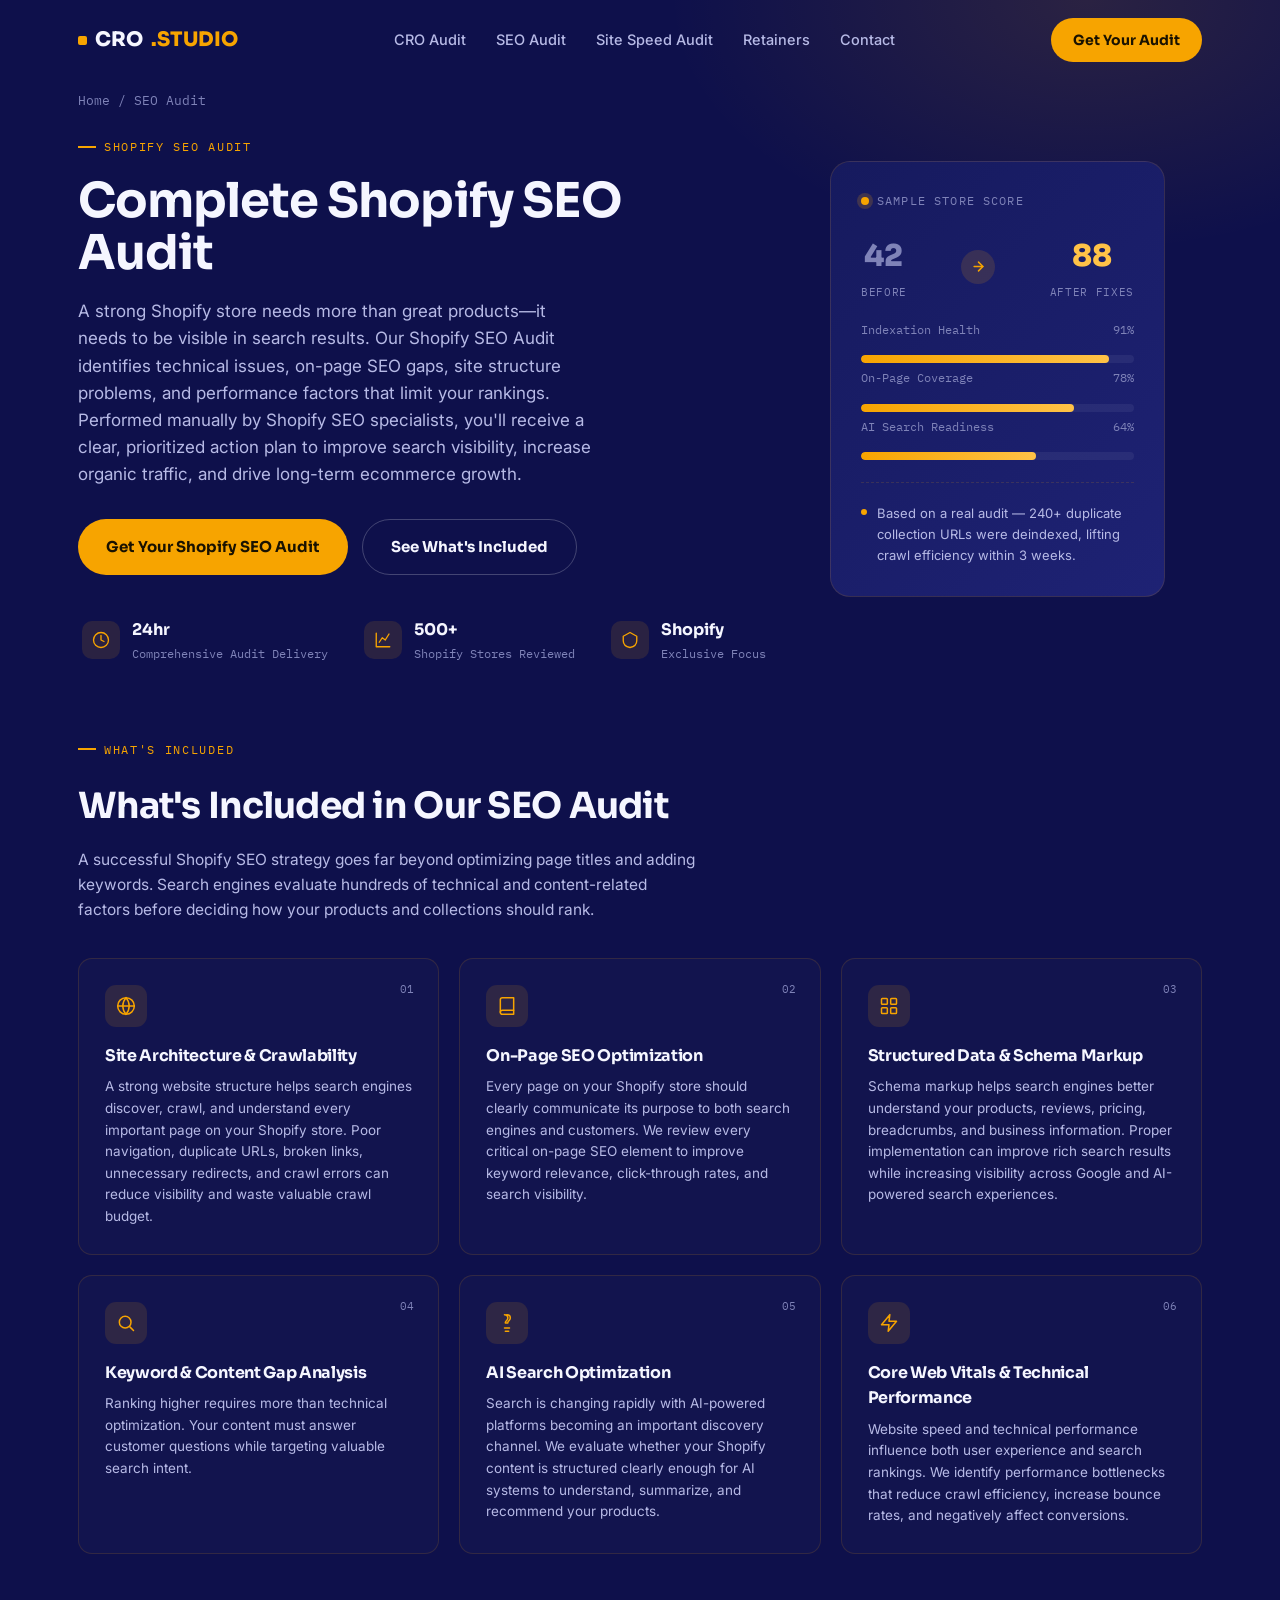
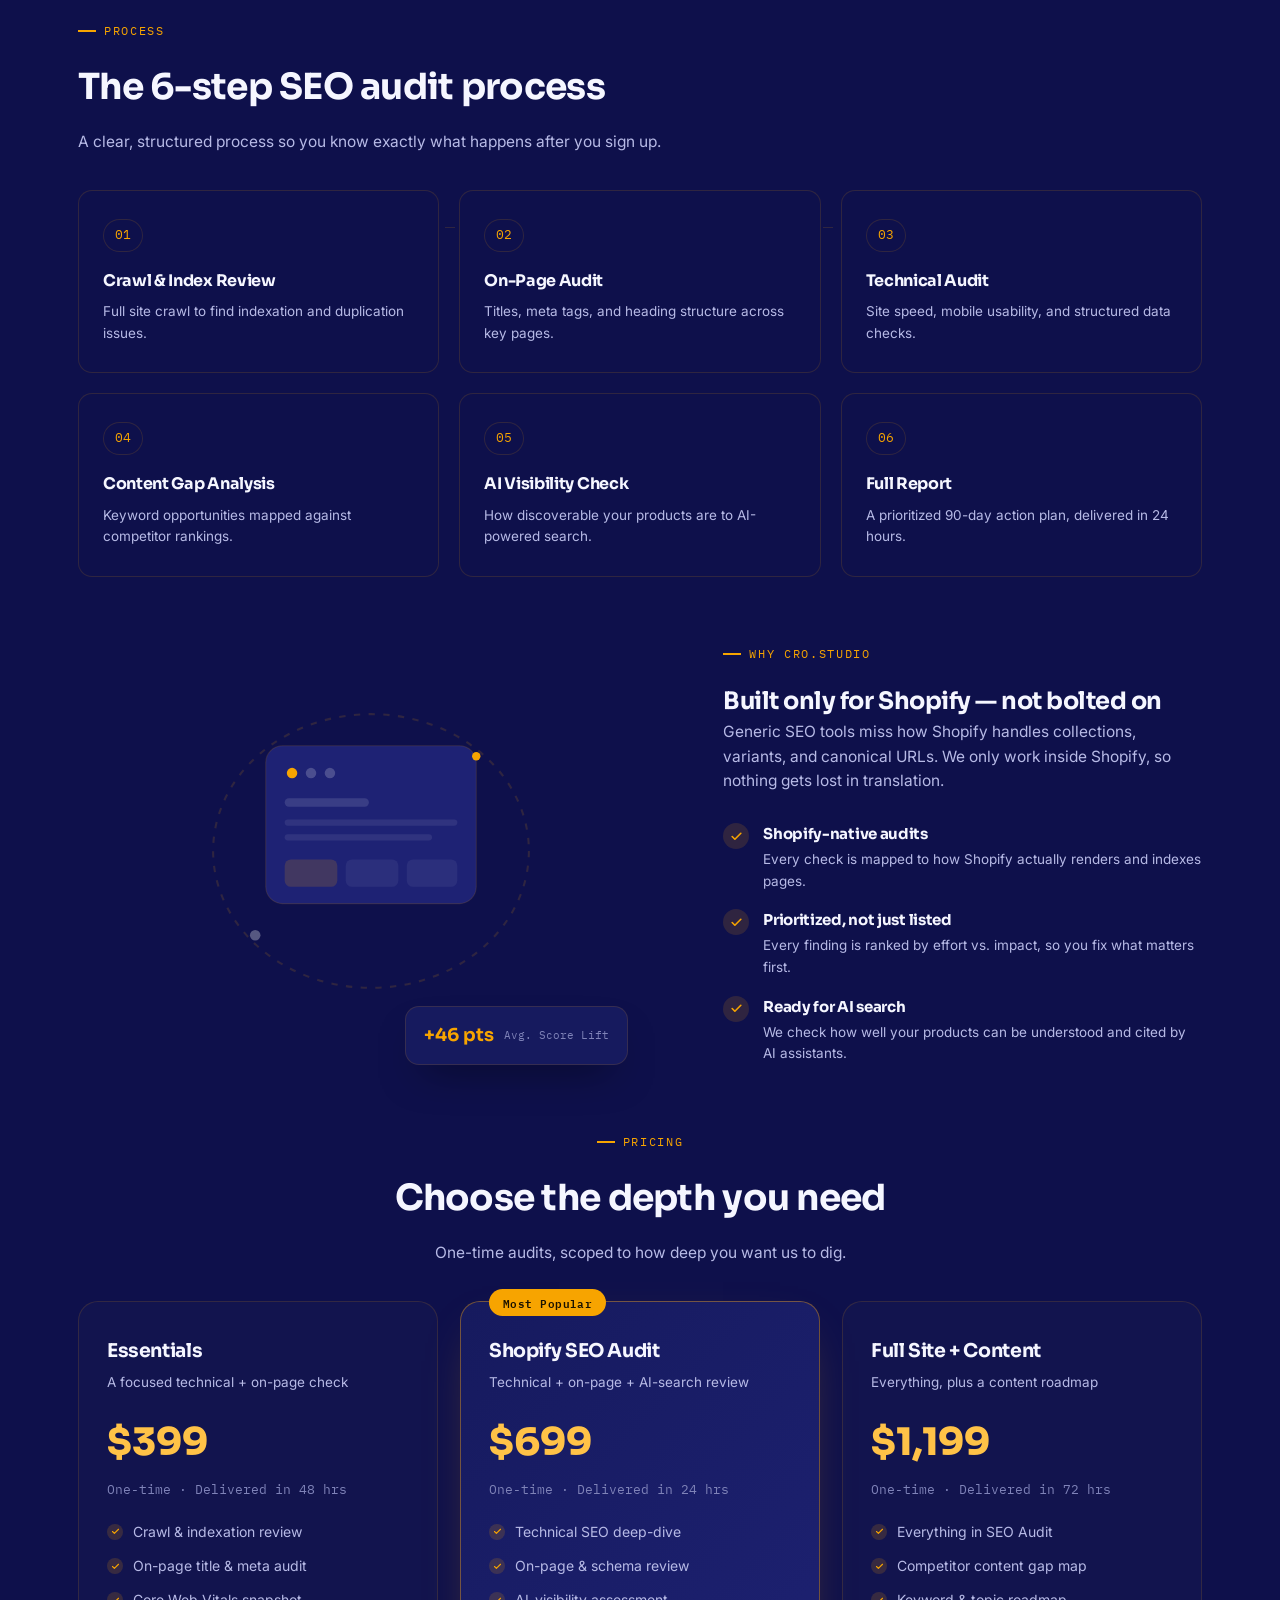
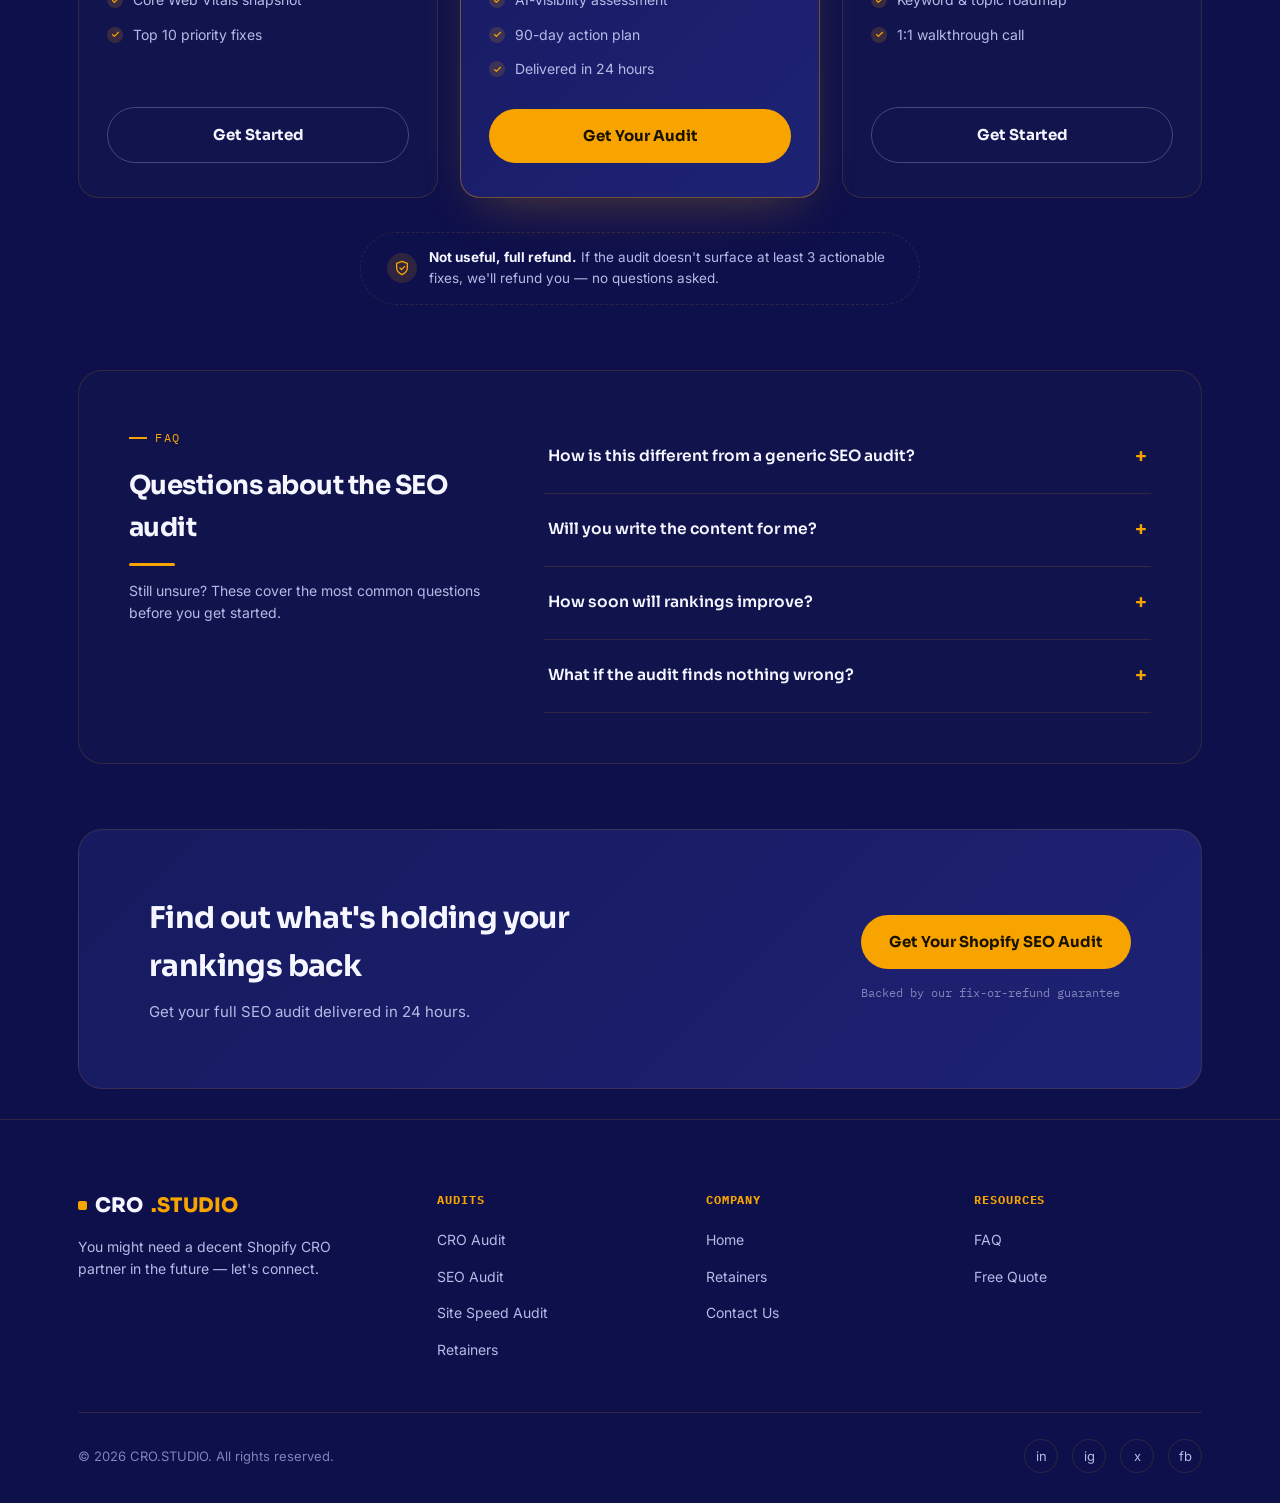
==== seo-audit.html @ 0916353b "Add files via upload" ====
<!DOCTYPE html>
<html lang="en">
<head>
<meta charset="UTF-8">
<meta name="viewport" content="width=device-width, initial-scale=1.0">
<title>Shopify SEO Audit — CRO.STUDIO</title>
<link rel="preconnect" href="https://fonts.googleapis.com">
<link href="https://fonts.googleapis.com/css2?family=Sora:wght@400;600;700;800&family=Inter:wght@400;500;600&family=IBM+Plex+Mono:wght@500;600&display=swap" rel="stylesheet">
<style>
:root{
  --navy-deep:#0E104B;
  --navy-panel:#161a5e;
  --navy-panel-2:#1e2274;
  --navy-line: rgba(247,164,0,0.14);
  --amber:#f7a400;
  --amber-hi:#ffc247;
  --text-hi:#F5F6FF;
  --text-mid:#B7BAE6;
  --text-low:#7f83b8;
  --radius:14px;
}
*{box-sizing:border-box; margin:0; padding:0;}
html{scroll-behavior:smooth;}
body{
  background:var(--navy-deep);
  color:var(--text-hi);
  font-family:'Inter',sans-serif;
  overflow-x:hidden;
  line-height:1.6;
}
h1,h2,h3,h4{font-family:'Sora',sans-serif; font-weight:700; letter-spacing:-0.02em;}
.mono{font-family:'IBM Plex Mono',monospace;}
a{color:inherit; text-decoration:none;}
img{max-width:100%; display:block;}
.wrap{max-width:1180px; margin:0 auto; padding:0 28px;}
section{position:relative; padding:110px 0;}

:focus-visible{outline:2px solid var(--amber); outline-offset:3px; border-radius:4px;}

@media (prefers-reduced-motion: reduce){
  *{animation-duration:0.001ms !important; animation-iteration-count:1 !important; transition-duration:0.001ms !important; scroll-behavior:auto !important;}
}

.eyebrow{
  display:inline-flex; align-items:center; gap:8px;
  font-family:'IBM Plex Mono',monospace; font-size:12px; letter-spacing:0.14em;
  color:var(--amber); text-transform:uppercase; margin-bottom:18px;
}
.eyebrow::before{content:''; width:18px; height:2px; background:var(--amber); display:inline-block; flex-shrink:0;}
.btn{
  display:inline-flex; align-items:center; justify-content:center; gap:10px;
  background:var(--amber); color:#1a1200; font-weight:700; font-family:'Sora',sans-serif;
  padding:15px 28px; border-radius:100px; border:none; cursor:pointer;
  font-size:15px; transition:transform .25s ease, box-shadow .25s ease, background .25s ease;
  box-shadow:0 0 0 0 rgba(247,164,0,.5);
}
.btn:hover{ background:var(--amber-hi); transform:translateY(-2px); box-shadow:0 10px 30px -6px rgba(247,164,0,.55);}
.btn:active{ transform:translateY(0); }
.btn-outline{ background:transparent; border:1px solid rgba(255,255,255,.22); color:var(--text-hi); }
.btn-outline:hover{border-color:var(--amber); color:var(--amber); background:transparent; box-shadow:none;}

.reveal{opacity:0; transform:translateY(28px); transition:opacity .8s ease, transform .8s ease;}
.reveal.visible{opacity:1; transform:translateY(0);}

.sec-head{max-width:620px; margin-bottom:35px;}
.sec-head.center{max-width:640px; text-align:center;}
.sec-head h2{font-size:clamp(26px,3vw,36px); margin-bottom:14px;}
.sec-head p{color:var(--text-mid); font-size:15.5px;}

/* ===== HEADER ===== */
header{
  position:fixed; top:0; left:0; right:0; z-index:100;
  padding:18px 0; transition:background .3s ease, padding .3s ease, border-color .3s ease;
  border-bottom:1px solid transparent;
}
header.scrolled{ background:rgba(14,16,75,0.85); backdrop-filter:blur(14px); padding:12px 0; border-color:var(--navy-line);}
header .wrap{display:flex; align-items:center; justify-content:space-between; gap:16px;}
.logo{font-family:'Sora',sans-serif; font-weight:800; font-size:20px; display:flex; align-items:center; gap:8px; flex-shrink:0;}
.logo .dot{width:9px; height:9px; background:var(--amber); border-radius:2px; flex-shrink:0;}
nav ul{display:flex; gap:30px; list-style:none;}
nav a{font-size:14.5px; font-weight:500; color:var(--text-mid); transition:color .2s;}
nav a:hover{color:var(--amber);}
header .cta{display:flex; align-items:center; gap:18px;}
header .btn{padding:11px 22px; font-size:14px; white-space:nowrap;}
.burger{display:none; flex-direction:column; gap:5px; cursor:pointer; padding:6px; z-index:110;}
.burger span{width:22px; height:2px; background:var(--text-hi); transition:transform .25s ease, opacity .25s ease;}
.burger.open span:nth-child(1){ transform:translateY(7px) rotate(45deg); }
.burger.open span:nth-child(2){ opacity:0; }
.burger.open span:nth-child(3){ transform:translateY(-7px) rotate(-45deg); }

/* ===== PAGE HERO ===== */
.page-hero{padding:90px 0 35px; position:relative;}
.page-hero::before{
  content:''; position:absolute; inset:0; z-index:-1;
  background:radial-gradient(700px 420px at 85% 0%, rgba(247,164,0,0.12), transparent 60%);
}
.breadcrumb{font-family:'IBM Plex Mono',monospace; font-size:12.5px; color:var(--text-low); margin-bottom:20px;}
.breadcrumb a{color:var(--text-low);}
.breadcrumb a:hover{color:var(--amber);}
.split-2{display:grid; grid-template-columns:1.1fr 0.9fr; gap:60px; align-items:center;}
.page-hero h1{font-size:clamp(30px,4vw,48px); line-height:1.1; max-width:600px; margin-bottom:18px;}
.page-hero p.lead{font-size:17px; color:var(--text-mid); max-width:520px; margin-bottom:30px;}
.hero-ctas{display:flex; gap:14px; flex-wrap:wrap; margin-bottom:38px;}

/* trust row (same family as contact page stat-chip) */
.trust-row{display:grid; grid-template-columns:repeat(3,auto); gap:28px; justify-content:start;}
.stat-chip{ display:flex; align-items:center; gap:12px; padding:4px; border-radius:12px; transition:transform .3s ease; cursor:default; }
.stat-chip:hover{ transform:translateY(-3px); }
.stat-chip .ic{
  width:38px; height:38px; flex-shrink:0; border-radius:10px;
  background:rgba(247,164,0,.12); display:flex; align-items:center; justify-content:center;
  transition:transform .55s cubic-bezier(.34,1.56,.64,1), background .3s ease, box-shadow .3s ease;
}
.stat-chip:hover .ic{ transform:rotate(360deg) scale(1.1); background:rgba(247,164,0,.24); box-shadow:0 8px 20px -6px rgba(247,164,0,.55); }
.stat-chip:hover .ic svg *{ stroke:var(--amber-hi); }
.stat-chip .txt strong{ display:block; font-family:'Sora',sans-serif; font-size:16px; margin-bottom:2px; }
.stat-chip:hover .txt strong{ color:var(--amber-hi); }
.stat-chip .txt div{ font-size:12px; color:var(--text-low); font-family:'IBM Plex Mono',monospace; white-space:nowrap; transition:color .3s ease; }
.stat-chip:hover .txt div{ color:var(--text-mid); }

/* sample finding / score card */
.gauge-card{
  background:linear-gradient(135deg,var(--navy-panel),var(--navy-panel-2));
  border:1px solid var(--navy-line); border-radius:20px; padding:30px;
  position:relative;
}
.gauge-card .label{font-family:'IBM Plex Mono',monospace; font-size:11.5px; text-transform:uppercase; letter-spacing:.1em; color:var(--text-low); display:flex; align-items:center; gap:8px; margin-bottom:22px;}
.gauge-card .label::before{content:''; width:8px; height:8px; border-radius:50%; background:var(--amber); box-shadow:0 0 0 4px rgba(247,164,0,.18);}

.score-row{display:flex; align-items:center; justify-content:space-between; margin-bottom:20px;}
.score-item{text-align:center;}
.score-item .num{font-family:'Sora',sans-serif; font-size:30px; font-weight:800;}
.score-item.before .num{color:var(--text-low);}
.score-item.after .num{color:var(--amber-hi);}
.score-item .cap{font-family:'IBM Plex Mono',monospace; font-size:10.5px; color:var(--text-low); text-transform:uppercase; letter-spacing:.06em; margin-top:4px;}
.score-arrow{width:34px; height:34px; border-radius:50%; background:rgba(247,164,0,.14); display:flex; align-items:center; justify-content:center; flex-shrink:0;}

.bar-track{height:8px; border-radius:100px; background:rgba(255,255,255,.06); overflow:hidden; margin-bottom:6px;}
.bar-fill{height:100%; border-radius:100px; background:linear-gradient(90deg,var(--amber),var(--amber-hi));}
.bar-label{display:flex; justify-content:space-between; font-size:11.5px; color:var(--text-low); font-family:'IBM Plex Mono',monospace; margin-bottom:16px;}
.bar-group:last-of-type .bar-label{margin-bottom:0;}

.finding-note{display:flex; gap:10px; align-items:flex-start; margin-top:22px; padding-top:20px; border-top:1px dashed var(--navy-line);}
.finding-note .dot2{width:6px; height:6px; border-radius:50%; background:var(--amber); margin-top:6px; flex-shrink:0;}
.finding-note p{color:var(--text-mid); font-size:13px; margin:0;}

/* ===== INFO GRID (What We Check) ===== */
.info-grid{display:grid; grid-template-columns:repeat(3,1fr); gap:20px;}
.info-card{
  border:1px solid var(--navy-line); border-radius:var(--radius);
  padding:26px; background:rgba(255,255,255,.02); position:relative;
  transition:border-color .25s ease, background .25s ease, transform .25s ease;
}
.info-card:hover{ border-color:var(--amber); background:rgba(247,164,0,.05); transform:translateY(-3px); }
.info-card .ic{
  width:42px; height:42px; border-radius:11px; margin-bottom:16px;
  background:rgba(247,164,0,.12); display:flex; align-items:center; justify-content:center;
  transition:transform .45s cubic-bezier(.34,1.56,.64,1), background .25s ease;
}
.info-card:hover .ic{ transform:rotate(-10deg) scale(1.06); background:rgba(247,164,0,.22); }
.info-card:hover .ic svg *{ stroke:var(--amber-hi); }
.info-card h4{font-size:16px; margin-bottom:8px;}
.info-card p{color:var(--text-mid); font-size:13.5px; margin:0;}
.info-card .idx{
  position:absolute; top:22px; right:24px; font-family:'IBM Plex Mono',monospace;
  font-size:11px; color:var(--text-low);
}

/* ===== PROCESS STEPS (with connecting line) ===== */
.steps{display:grid; grid-template-columns:repeat(3,1fr); gap:20px; position:relative;}
.steps::before{
  content:''; position:absolute; top:37px; left:calc(100%/6); right:calc(100%/6);
  height:1px; background:repeating-linear-gradient(90deg, var(--navy-line) 0 10px, transparent 10px 18px);
  z-index:0;
}
.step{
  border:1px solid var(--navy-line); border-radius:var(--radius);
  padding:28px 24px; background:var(--navy-deep); position:relative; z-index:1;
  transition:border-color .25s ease, transform .25s ease;
}
.step:hover{border-color:var(--amber); transform:translateY(-3px);}
.step .num{
  font-family:'IBM Plex Mono',monospace; font-size:13px; color:var(--amber);
  display:inline-block; padding:5px 11px; border:1px solid var(--navy-line); border-radius:100px;
  margin-bottom:16px; background:var(--navy-deep);
}
.step h4{font-size:16px; margin-bottom:8px;}
.step p{color:var(--text-mid); font-size:13.5px; margin:0;}

/* ===== WHY US — split with tick list + floating card (contact page family) ===== */
.why-visual{ position:relative; display:flex; align-items:center; justify-content:center; }
.why-visual svg{ width:100%; max-width:400px; height:auto; }
.why-copy > p{ color:var(--text-mid); font-size:15.5px; margin-bottom:28px; max-width:480px; }
.why-list{ display:flex; flex-direction:column; gap:16px; }
.why-item{ display:flex; align-items:flex-start; gap:14px; }
.why-item .tick{
  width:26px; height:26px; flex-shrink:0; border-radius:50%; margin-top:1px;
  background:rgba(247,164,0,.14); display:flex; align-items:center; justify-content:center;
  transition:transform .4s cubic-bezier(.34,1.56,.64,1), background .3s ease;
}
.why-item:hover .tick{ transform:rotate(360deg) scale(1.08); background:rgba(247,164,0,.26); }
.why-item .tick svg{ width:13px; height:13px; }
.why-item h4{ font-size:15px; margin-bottom:3px; }
.why-item p{ color:var(--text-mid); font-size:13.5px; margin:0; }
.why-float-card{
  position:absolute; bottom:-14px; right:6%; background:var(--navy-panel);
  border:1px solid var(--navy-line); border-radius:14px; padding:14px 18px;
  display:flex; align-items:center; gap:10px; box-shadow:0 20px 40px -18px rgba(0,0,0,.55);
}
.why-float-card strong{ font-family:'Sora',sans-serif; font-size:18px; color:var(--amber); display:block; }
.why-float-card span{ font-size:11px; color:var(--text-low); font-family:'IBM Plex Mono',monospace; }

/* ===== PRICING ===== */
.cards-3{display:grid; grid-template-columns:repeat(3,1fr); gap:22px;}
.card{
  border:1px solid var(--navy-line); border-radius:20px; padding:34px 28px;
  background:rgba(255,255,255,.02); display:flex; flex-direction:column; position:relative;
  transition:border-color .25s ease, transform .25s ease;
}
.card:hover{transform:translateY(-4px);}
.card.featured{
  background:linear-gradient(135deg,var(--navy-panel),var(--navy-panel-2));
  border-color:rgba(247,164,0,.4);
  box-shadow:0 20px 50px -22px rgba(247,164,0,.35);
}
.card .tag{
  position:absolute; top:-13px; left:28px; background:var(--amber); color:#1a1200;
  font-family:'IBM Plex Mono',monospace; font-size:11px; font-weight:600; padding:5px 14px;
  border-radius:100px; letter-spacing:.04em;
}
.card h3{font-size:19px; margin-bottom:6px;}
.card .desc{color:var(--text-mid); font-size:13.5px; margin-bottom:18px;}
.card .price{font-family:'Sora',sans-serif; font-size:38px; font-weight:800; color:var(--amber-hi); margin-bottom:6px;}
.card .price-sub{color:var(--text-low); font-size:12.5px; font-family:'IBM Plex Mono',monospace; margin-bottom:22px;}
.card ul{list-style:none; display:flex; flex-direction:column; gap:12px; margin-bottom:28px; flex:1;}
.card ul li{display:flex; align-items:flex-start; gap:10px; font-size:14px; color:var(--text-mid);}
.card ul li::before{
  content:''; width:16px; height:16px; flex-shrink:0; margin-top:3px; border-radius:50%;
  background:rgba(247,164,0,.16);
  background-image:url("data:image/svg+xml;utf8,<svg xmlns='http://www.w3.org/2000/svg' viewBox='0 0 24 24' fill='none' stroke='%23f7a400' stroke-width='3' stroke-linecap='round' stroke-linejoin='round'><polyline points='20 6 9 17 4 12'/></svg>");
  background-repeat:no-repeat; background-position:center; background-size:9px;
}
.card .btn{width:100%;}

.guarantee-strip{
  margin-top:34px; display:flex; align-items:center; justify-content:center; gap:12px;
  border:1px dashed var(--navy-line); border-radius:100px; padding:14px 26px;
  max-width:560px; margin-left:auto; margin-right:auto;
}
.guarantee-strip .ic{width:30px; height:30px; border-radius:50%; background:rgba(247,164,0,.14); display:flex; align-items:center; justify-content:center; flex-shrink:0;}
.guarantee-strip p{font-size:13.5px; color:var(--text-mid);}
.guarantee-strip strong{color:var(--text-hi);}

/* ===== FAQ (answers-box style, matches contact page) ===== */
.answers-box{
  border:1px solid var(--navy-line); border-radius:24px; padding:50px;
  display:grid; grid-template-columns:0.75fr 1.25fr; gap:50px; align-items:start;
  background:rgba(255,255,255,.015);
}
.answers-head h2{ font-size:26px; margin-bottom:0; }
.answers-head .underline{ width:46px; height:3px; background:var(--amber); border-radius:4px; margin-top:14px; }
.answers-head p{ color:var(--text-mid); font-size:14px; margin-top:14px; }

.faq-list{max-width:760px;}
.faq-item{border-bottom:1px solid var(--navy-line);}
.faq-item:first-child{border-top:none;}
.faq-q{padding:20px 4px; display:flex; justify-content:space-between; align-items:center; gap:16px; cursor:pointer; font-family:'Sora',sans-serif; font-weight:600; font-size:15.5px;}
.faq-q .plus{font-size:20px; color:var(--amber); transition:transform .3s ease; flex-shrink:0;}
.faq-item.open .plus{transform:rotate(45deg);}
.faq-a{max-height:0; overflow:hidden; transition:max-height .35s ease;}
.faq-a p{padding:0 4px 20px; color:var(--text-mid); font-size:14px; max-width:640px;}

/* ===== FINAL CTA BOX ===== */
.contact-box{
  background:linear-gradient(135deg,var(--navy-panel),var(--navy-panel-2));
  border:1px solid var(--navy-line); border-radius:24px;
  position:relative;
}
.cta-box{padding:64px 70px; display:flex; align-items:center; justify-content:space-between; gap:40px; flex-wrap:wrap;}
.cta-box .copy h2{font-size:clamp(24px,3vw,30px); margin-bottom:10px; max-width:440px;}
.cta-box .copy p{color:var(--text-mid); font-size:15px;}
.cta-box .side{display:flex; flex-direction:column; align-items:flex-start; gap:14px; flex-shrink:0;}
.cta-box .side .mini{color:var(--text-low); font-family:'IBM Plex Mono',monospace; font-size:12px;}

footer{border-top:1px solid var(--navy-line); padding:70px 0 30px;}
.foot-grid{display:grid; grid-template-columns:1.4fr 1fr 1fr 1fr; gap:40px; margin-bottom:50px;}
.foot-grid h5{font-family:'IBM Plex Mono',monospace; font-size:12px; color:var(--amber); text-transform:uppercase; letter-spacing:.08em; margin-bottom:18px;}
.foot-grid ul{list-style:none; display:flex; flex-direction:column; gap:11px;}
.foot-grid ul a{color:var(--text-mid); font-size:14px;}
.foot-grid ul a:hover{color:var(--amber);}
.foot-bottom{display:flex; justify-content:space-between; align-items:center; padding-top:26px; border-top:1px solid var(--navy-line); color:var(--text-low); font-size:13px; flex-wrap:wrap; gap:14px;}
.socials{display:flex; gap:14px;}
.socials a{width:34px; height:34px; border:1px solid var(--navy-line); border-radius:50%; display:flex; align-items:center; justify-content:center; font-size:13px; color:var(--text-mid); transition:border-color .2s, color .2s;}
.socials a:hover{border-color:var(--amber); color:var(--amber);}

/* =========================================================
   RESPONSIVE
   ========================================================= */
@media(max-width:1024px){
  .wrap{ padding:0 24px; }
  .info-grid, .steps, .cards-3{ grid-template-columns:repeat(2,1fr); }
  .steps::before{ display:none; }
  .answers-box{ padding:40px; grid-template-columns:1fr 1.4fr; gap:36px; }
}

@media(max-width:860px){
  section{ padding:80px 0; }
  .page-hero{ padding:130px 0 60px; }
  .split-2{ grid-template-columns:1fr; gap:36px; }
  .page-hero h1, .page-hero p.lead{ max-width:100%; }

  .info-grid, .steps, .cards-3{ grid-template-columns:1fr; }
  .answers-box{ grid-template-columns:1fr; gap:28px; padding:36px; }

  .why-grid{ grid-template-columns:1fr !important; gap:40px; }
  .why-visual{ order:-1; max-width:320px; margin:0 auto; }
  .why-float-card{ right:50%; transform:translateX(50%); }

  .cta-box{ padding:44px 30px; flex-direction:column; text-align:center; }
  .cta-box .side{ align-items:center; width:100%; }
  .cta-box .side .btn{ width:100%; }

  nav{display:none;}
  .burger{display:flex;}

  .foot-grid{grid-template-columns:1fr 1fr; gap:32px;}
  .split-2 {
    display: flex;
    grid-template-columns: 1.1fr 0.9fr;
    gap: 60px;
    align-items: center;
    flex-direction: column-reverse;
}
}

@media(max-width:640px){
  .wrap{ padding:0 20px; }
  section{ padding:60px 0; }
  .page-hero{ padding:110px 0 44px; }
  .hero-ctas{flex-direction:column; align-items:stretch;}
  .hero-ctas .btn{width:100%;}
  .trust-row{ grid-template-columns:repeat(2,auto); gap:16px 20px; }

  .answers-box{ padding:26px; border-radius:20px; }
  .faq-q{ font-size:14.5px; }
  .guarantee-strip{ flex-direction:column; text-align:center; border-radius:20px; }
  header .cta .btn{ padding:9px 16px; font-size:13px; }
  .split-2 {
    display: flex;
    grid-template-columns: 1.1fr 0.9fr;
    gap: 60px;
    align-items: center;
    flex-direction: column-reverse;
}
}

@media(max-width:420px){
  .wrap{ padding:0 16px; }
  .page-hero h1{ font-size:26px; }
  .page-hero p.lead{ font-size:15px; }
  .trust-row{ grid-template-columns:1fr; gap:14px; }
  .gauge-card{ padding:22px; }
  .cta-box{ padding:32px 20px; }
  header .cta{ display:none; }
  .split-2 {
    display: flex;
    grid-template-columns: 1.1fr 0.9fr;
    gap: 60px;
    align-items: center;
    flex-direction: column-reverse;
}
}
#covered {
   padding:30px 0px;
}
.why-custm {
   padding:30px 0px;
}
.process-custm {
padding:30px 0px;
}
.price-custm {
padding:30px 0px;
}
.cta-custm {
padding:30px 0px;
}
</style>
</head>
<body>

<header id="siteHeader">
  <div class="wrap">
    <a href="index.html" class="logo"><span class="dot"></span>CRO<span style="color:var(--amber)">.STUDIO</span></a>
    <nav>
      <ul>
        <li><a href="cro-audit.html">CRO Audit</a></li>
        <li><a href="seo-audit.html">SEO Audit</a></li>
        <li><a href="site-speed-audit.html">Site Speed Audit</a></li>
        <li><a href="retainers.html">Retainers</a></li>
        <li><a href="contact.html">Contact</a></li>
      </ul>
    </nav>
    <div class="cta"><a href="contact.html" class="btn">Get Your Audit</a></div>
    <button class="burger" id="burgerBtn" aria-label="Toggle menu" aria-expanded="false"><span></span><span></span><span></span></button>
  </div>
</header>

<!-- ===== HERO ===== -->
<section class="page-hero">
  <div class="wrap split-2">
    <div>
      <div class="breadcrumb reveal"><a href="index.html">Home</a> / SEO Audit</div>
      <div class="eyebrow reveal">Shopify SEO Audit</div>
      <h1 class="reveal">Complete Shopify SEO Audit</h1>
      <p class="lead reveal">A strong Shopify store needs more than great products—it needs to be visible in search results. Our Shopify SEO Audit identifies technical issues, on-page SEO gaps, site structure problems, and performance factors that limit your rankings. Performed manually by Shopify SEO specialists, you'll receive a clear, prioritized action plan to improve search visibility, increase organic traffic, and drive long-term ecommerce growth.</p>
      <div class="hero-ctas reveal">
        <a href="contact.html" class="btn">Get Your Shopify SEO Audit</a>
        <a href="#covered" class="btn btn-outline">See What's Included</a>
      </div>

      <div class="trust-row reveal">
        <div class="stat-chip">
          <div class="ic"><svg width="18" height="18" viewBox="0 0 24 24" fill="none" stroke="#f7a400" stroke-width="1.8" stroke-linecap="round" stroke-linejoin="round"><circle cx="12" cy="12" r="10"></circle><polyline points="12 6 12 12 16 14"></polyline></svg></div>
          <div class="txt"><strong>24hr</strong><div>Comprehensive Audit Delivery</div></div>
        </div>
        <div class="stat-chip">
          <div class="ic"><svg width="18" height="18" viewBox="0 0 24 24" fill="none" stroke="#f7a400" stroke-width="1.8" stroke-linecap="round" stroke-linejoin="round"><path d="M3 3v18h18"></path><path d="M7 15l4-6 4 3 5-8"></path></svg></div>
          <div class="txt"><strong>500+</strong><div>Shopify Stores Reviewed</div></div>
        </div>
        <div class="stat-chip">
          <div class="ic"><svg width="18" height="18" viewBox="0 0 24 24" fill="none" stroke="#f7a400" stroke-width="1.8" stroke-linecap="round" stroke-linejoin="round"><path d="M12 2 3 7v6c0 5 4 8 9 9 5-1 9-4 9-9V7z"></path></svg></div>
          <div class="txt"><strong>Shopify</strong><div>Exclusive Focus</div></div>
        </div>
      </div>
    </div>

    <div class="gauge-card reveal">
      <div class="label">Sample Store Score</div>

      <div class="score-row">
        <div class="score-item before">
          <div class="num">42</div>
          <div class="cap">Before</div>
        </div>
        <div class="score-arrow">
          <svg width="15" height="15" viewBox="0 0 24 24" fill="none" stroke="#f7a400" stroke-width="2.4" stroke-linecap="round" stroke-linejoin="round"><line x1="5" y1="12" x2="19" y2="12"></line><polyline points="12 5 19 12 12 19"></polyline></svg>
        </div>
        <div class="score-item after">
          <div class="num">88</div>
          <div class="cap">After Fixes</div>
        </div>
      </div>

      <div class="bar-group">
        <div class="bar-label"><span>Indexation Health</span><span>91%</span></div>
        <div class="bar-track"><div class="bar-fill" style="width:91%"></div></div>
      </div>
      <div class="bar-group">
        <div class="bar-label"><span>On-Page Coverage</span><span>78%</span></div>
        <div class="bar-track"><div class="bar-fill" style="width:78%"></div></div>
      </div>
      <div class="bar-group">
        <div class="bar-label"><span>AI Search Readiness</span><span>64%</span></div>
        <div class="bar-track"><div class="bar-fill" style="width:64%"></div></div>
      </div>

      <div class="finding-note">
        <div class="dot2"></div>
        <p>Based on a real audit — 240+ duplicate collection URLs were deindexed, lifting crawl efficiency within 3 weeks.</p>
      </div>
    </div>
  </div>
</section>

<!-- ===== WHAT WE CHECK ===== -->
<section id="covered">
  <div class="wrap">
    <div class="sec-head reveal">
      <div class="eyebrow">What's Included</div>
      <h2>What's Included in Our SEO Audit</h2>
      <p>A successful Shopify SEO strategy goes far beyond optimizing page titles and adding keywords. Search engines evaluate hundreds of technical and content-related factors before deciding how your products and collections should rank.
</p>
    </div>
    <div class="info-grid">
      <div class="info-card reveal">
        <span class="idx">01</span>
        <div class="ic"><svg width="20" height="20" viewBox="0 0 24 24" fill="none" stroke="#f7a400" stroke-width="1.8" stroke-linecap="round" stroke-linejoin="round"><circle cx="12" cy="12" r="10"></circle><line x1="2" y1="12" x2="22" y2="12"></line><path d="M12 2a15 15 0 0 1 0 20 15 15 0 0 1 0-20z"></path></svg></div>
        <h4>Site Architecture & Crawlability</h4><p>A strong website structure helps search engines discover, crawl, and understand every important page on your Shopify store. Poor navigation, duplicate URLs, broken links, unnecessary redirects, and crawl errors can reduce visibility and waste valuable crawl budget.</p>
      </div>
      <div class="info-card reveal">
        <span class="idx">02</span>
        <div class="ic"><svg width="20" height="20" viewBox="0 0 24 24" fill="none" stroke="#f7a400" stroke-width="1.8" stroke-linecap="round" stroke-linejoin="round"><path d="M4 19.5A2.5 2.5 0 0 1 6.5 17H20"></path><path d="M6.5 2H20v20H6.5A2.5 2.5 0 0 1 4 19.5v-15A2.5 2.5 0 0 1 6.5 2z"></path></svg></div>
        <h4>On-Page SEO Optimization</h4><p>Every page on your Shopify store should clearly communicate its purpose to both search engines and customers. We review every critical on-page SEO element to improve keyword relevance, click-through rates, and search visibility.</p>
      </div>
      <div class="info-card reveal">
        <span class="idx">03</span>
        <div class="ic"><svg width="20" height="20" viewBox="0 0 24 24" fill="none" stroke="#f7a400" stroke-width="1.8" stroke-linecap="round" stroke-linejoin="round"><rect x="3" y="3" width="7" height="7" rx="1"></rect><rect x="14" y="3" width="7" height="7" rx="1"></rect><rect x="14" y="14" width="7" height="7" rx="1"></rect><rect x="3" y="14" width="7" height="7" rx="1"></rect></svg></div>
        <h4>Structured Data & Schema Markup</h4><p>Schema markup helps search engines better understand your products, reviews, pricing, breadcrumbs, and business information. Proper implementation can improve rich search results while increasing visibility across Google and AI-powered search experiences.</p>
      </div>
      <div class="info-card reveal">
        <span class="idx">04</span>
        <div class="ic"><svg width="20" height="20" viewBox="0 0 24 24" fill="none" stroke="#f7a400" stroke-width="1.8" stroke-linecap="round" stroke-linejoin="round"><circle cx="11" cy="11" r="7"></circle><line x1="21" y1="21" x2="16.65" y2="16.65"></line></svg></div>
        <h4>Keyword & Content Gap Analysis</h4><p>Ranking higher requires more than technical optimization. Your content must answer customer questions while targeting valuable search intent.</p>
      </div>
      <div class="info-card reveal">
        <span class="idx">05</span>
        <div class="ic"><svg width="20" height="20" viewBox="0 0 24 24" fill="none" stroke="#f7a400" stroke-width="1.8" stroke-linecap="round" stroke-linejoin="round"><path d="M12 2a4 4 0 0 1 4 4c0 1.5-.8 2.4-1.6 3.2-.6.6-1.4 1.3-1.4 2.3v.5H10v-.5c0-1 .8-1.7 1.4-2.3C12.2 8.4 13 7.5 13 6a4 4 0 0 0-4-4"></path><path d="M9 18h6"></path><path d="M10 22h4"></path></svg></div>
        <h4>AI Search Optimization</h4><p>Search is changing rapidly with AI-powered platforms becoming an important discovery channel. We evaluate whether your Shopify content is structured clearly enough for AI systems to understand, summarize, and recommend your products.</p>
      </div>
      <div class="info-card reveal">
        <span class="idx">06</span>
        <div class="ic"><svg width="20" height="20" viewBox="0 0 24 24" fill="none" stroke="#f7a400" stroke-width="1.8" stroke-linecap="round" stroke-linejoin="round"><polyline points="13 2 3 14 12 14 11 22 21 10 12 10 13 2"></polyline></svg></div>
        <h4>Core Web Vitals & Technical Performance</h4><p>Website speed and technical performance influence both user experience and search rankings. We identify performance bottlenecks that reduce crawl efficiency, increase bounce rates, and negatively affect conversions.</p>
      </div>
    </div>
  </div>
</section>

<!-- ===== PROCESS ===== -->
<section class="process-custm">
  <div class="wrap">
    <div class="sec-head reveal">
      <div class="eyebrow">Process</div>
      <h2>The 6-step SEO audit process</h2>
      <p>A clear, structured process so you know exactly what happens after you sign up.</p>
    </div>
    <div class="steps">
      <div class="step reveal"><span class="num">01</span><h4>Crawl & Index Review</h4><p>Full site crawl to find indexation and duplication issues.</p></div>
      <div class="step reveal"><span class="num">02</span><h4>On-Page Audit</h4><p>Titles, meta tags, and heading structure across key pages.</p></div>
      <div class="step reveal"><span class="num">03</span><h4>Technical Audit</h4><p>Site speed, mobile usability, and structured data checks.</p></div>
      <div class="step reveal"><span class="num">04</span><h4>Content Gap Analysis</h4><p>Keyword opportunities mapped against competitor rankings.</p></div>
      <div class="step reveal"><span class="num">05</span><h4>AI Visibility Check</h4><p>How discoverable your products are to AI-powered search.</p></div>
      <div class="step reveal"><span class="num">06</span><h4>Full Report</h4><p>A prioritized 90-day action plan, delivered in 24 hours.</p></div>
    </div>
  </div>
</section>

<!-- ===== WHY US ===== -->
<section class="why-custm">
  <div class="wrap">
    <div class="split-2 why-grid">
      <div class="why-visual reveal">
        <svg viewBox="0 0 380 380" xmlns="http://www.w3.org/2000/svg">
          <ellipse cx="190" cy="190" rx="150" ry="130" fill="none" stroke="var(--navy-line)" stroke-width="2" stroke-dasharray="6 8"></ellipse>
          <rect x="90" y="90" width="200" height="150" rx="16" style="fill:var(--navy-panel-2); stroke:var(--navy-line);"></rect>
          <circle cx="115" cy="116" r="5" style="fill:var(--amber)"></circle>
          <circle cx="133" cy="116" r="5" style="fill:rgba(255,255,255,.2)"></circle>
          <circle cx="151" cy="116" r="5" style="fill:rgba(255,255,255,.2)"></circle>
          <rect x="108" y="140" width="80" height="8" rx="4" style="fill:rgba(255,255,255,.12)"></rect>
          <rect x="108" y="160" width="164" height="6" rx="3" style="fill:rgba(255,255,255,.08)"></rect>
          <rect x="108" y="174" width="140" height="6" rx="3" style="fill:rgba(255,255,255,.08)"></rect>
          <rect x="108" y="198" width="50" height="26" rx="6" style="fill:rgba(247,164,0,.16)"></rect>
          <rect x="166" y="198" width="50" height="26" rx="6" style="fill:rgba(255,255,255,.06)"></rect>
          <rect x="224" y="198" width="48" height="26" rx="6" style="fill:rgba(255,255,255,.06)"></rect>
          <circle cx="290" cy="100" r="4" style="fill:var(--amber)"></circle>
          <circle cx="80" cy="270" r="5" style="fill:rgba(255,255,255,.3)"></circle>
        </svg>
        <div class="why-float-card">
          <strong>+46 pts</strong>
          <span>Avg. Score Lift</span>
        </div>
      </div>

      <div class="why-copy">
        <div class="eyebrow reveal">Why CRO.STUDIO</div>
        <h2 class="reveal">Built only for Shopify — not bolted on</h2>
        <p class="reveal">Generic SEO tools miss how Shopify handles collections, variants, and canonical URLs. We only work inside Shopify, so nothing gets lost in translation.</p>
        <div class="why-list">
          <div class="why-item reveal">
            <div class="tick"><svg viewBox="0 0 24 24" fill="none" stroke="#f7a400" stroke-width="3" stroke-linecap="round" stroke-linejoin="round"><polyline points="20 6 9 17 4 12"></polyline></svg></div>
            <div><h4>Shopify-native audits</h4><p>Every check is mapped to how Shopify actually renders and indexes pages.</p></div>
          </div>
          <div class="why-item reveal">
            <div class="tick"><svg viewBox="0 0 24 24" fill="none" stroke="#f7a400" stroke-width="3" stroke-linecap="round" stroke-linejoin="round"><polyline points="20 6 9 17 4 12"></polyline></svg></div>
            <div><h4>Prioritized, not just listed</h4><p>Every finding is ranked by effort vs. impact, so you fix what matters first.</p></div>
          </div>
          <div class="why-item reveal">
            <div class="tick"><svg viewBox="0 0 24 24" fill="none" stroke="#f7a400" stroke-width="3" stroke-linecap="round" stroke-linejoin="round"><polyline points="20 6 9 17 4 12"></polyline></svg></div>
            <div><h4>Ready for AI search</h4><p>We check how well your products can be understood and cited by AI assistants.</p></div>
          </div>
        </div>
      </div>
    </div>
  </div>
</section>

<!-- ===== PRICING ===== -->
<section class="price-custm">
  <div class="wrap">
    <div class="sec-head center reveal" style="margin-left:auto; margin-right:auto;">
      <div class="eyebrow">Pricing</div>
      <h2>Choose the depth you need</h2>
      <p>One-time audits, scoped to how deep you want us to dig.</p>
    </div>
    <div class="cards-3">
      <div class="card reveal">
        <h3>Essentials</h3>
        <p class="desc">A focused technical + on-page check</p>
        <div class="price">$399</div>
        <div class="price-sub">One-time · Delivered in 48 hrs</div>
        <ul>
          <li>Crawl & indexation review</li>
          <li>On-page title & meta audit</li>
          <li>Core Web Vitals snapshot</li>
          <li>Top 10 priority fixes</li>
        </ul>
        <a href="contact.html" class="btn btn-outline">Get Started</a>
      </div>

      <div class="card featured reveal">
        <div class="tag">Most Popular</div>
        <h3>Shopify SEO Audit</h3>
        <p class="desc">Technical + on-page + AI-search review</p>
        <div class="price">$699</div>
        <div class="price-sub">One-time · Delivered in 24 hrs</div>
        <ul>
          <li>Technical SEO deep-dive</li>
          <li>On-page & schema review</li>
          <li>AI-visibility assessment</li>
          <li>90-day action plan</li>
          <li>Delivered in 24 hours</li>
        </ul>
        <a href="contact.html" class="btn">Get Your Audit</a>
      </div>

      <div class="card reveal">
        <h3>Full Site + Content</h3>
        <p class="desc">Everything, plus a content roadmap</p>
        <div class="price">$1,199</div>
        <div class="price-sub">One-time · Delivered in 72 hrs</div>
        <ul>
          <li>Everything in SEO Audit</li>
          <li>Competitor content gap map</li>
          <li>Keyword & topic roadmap</li>
          <li>1:1 walkthrough call</li>
        </ul>
        <a href="contact.html" class="btn btn-outline">Get Started</a>
      </div>
    </div>

    <div class="guarantee-strip reveal">
      <div class="ic"><svg width="16" height="16" viewBox="0 0 24 24" fill="none" stroke="#f7a400" stroke-width="2" stroke-linecap="round" stroke-linejoin="round"><path d="M12 22s8-4 8-10V5l-8-3-8 3v7c0 6 8 10 8 10z"></path><polyline points="9 12 11.5 14.5 16 9.5"></polyline></svg></div>
      <p><strong>Not useful, full refund.</strong> If the audit doesn't surface at least 3 actionable fixes, we'll refund you — no questions asked.</p>
    </div>
  </div>
</section>

<!-- ===== FAQ ===== -->
<section id="faq" style="padding:35px 0px; ">
  <div class="wrap">
    <div class="answers-box reveal">
      <div class="answers-head">
        <div class="eyebrow">FAQ</div>
        <h2>Questions about the SEO audit</h2>
        <div class="underline"></div>
        <p>Still unsure? These cover the most common questions before you get started.</p>
      </div>

      <div class="faq-list">
        <div class="faq-item reveal">
          <div class="faq-q">How is this different from a generic SEO audit? <span class="plus">+</span></div>
          <div class="faq-a"><p>It's built specifically around how Shopify structures collections, variants, and URLs — issues generic tools miss.</p></div>
        </div>
        <div class="faq-item reveal">
          <div class="faq-q">Will you write the content for me? <span class="plus">+</span></div>
          <div class="faq-a"><p>The audit identifies content gaps and priorities; content production can be added through a retainer.</p></div>
        </div>
        <div class="faq-item reveal">
          <div class="faq-q">How soon will rankings improve? <span class="plus">+</span></div>
          <div class="faq-a"><p>Technical fixes often show early movement within weeks; content and authority gains typically take longer.</p></div>
        </div>
        <div class="faq-item reveal">
          <div class="faq-q">What if the audit finds nothing wrong? <span class="plus">+</span></div>
          <div class="faq-a"><p>Rare, but if we can't surface at least 3 meaningful fixes, you get a full refund — see our guarantee above.</p></div>
        </div>
      </div>
    </div>
  </div>
</section>

<!-- ===== FINAL CTA ===== -->
<section class="cta-custm">
  <div class="wrap">
    <div class="contact-box cta-box reveal">
      <div class="copy">
        <h2>Find out what's holding your rankings back</h2>
        <p>Get your full SEO audit delivered in 24 hours.</p>
      </div>
      <div class="side">
        <a href="contact.html" class="btn">Get Your Shopify SEO Audit</a>
        <span class="mini">Backed by our fix-or-refund guarantee</span>
      </div>
    </div>
  </div>
</section>

<footer>
  <div class="wrap">
    <div class="foot-grid">
      <div>
        <a href="index.html" class="logo" style="margin-bottom:14px;"><span class="dot"></span>CRO<span style="color:var(--amber)">.STUDIO</span></a>
        <p style="color:var(--text-mid); font-size:14px; max-width:280px;">You might need a decent Shopify CRO partner in the future — let's connect.</p>
      </div>
      <div>
        <h5>Audits</h5>
        <ul>
          <li><a href="cro-audit.html">CRO Audit</a></li>
          <li><a href="seo-audit.html">SEO Audit</a></li>
          <li><a href="site-speed-audit.html">Site Speed Audit</a></li>
          <li><a href="retainers.html">Retainers</a></li>
        </ul>
      </div>
      <div>
        <h5>Company</h5>
        <ul>
          <li><a href="index.html">Home</a></li>
          <li><a href="retainers.html">Retainers</a></li>
          <li><a href="contact.html">Contact Us</a></li>
        </ul>
      </div>
      <div>
        <h5>Resources</h5>
        <ul>
          <li><a href="index.html#faq">FAQ</a></li>
          <li><a href="contact.html">Free Quote</a></li>
        </ul>
      </div>
    </div>
    <div class="foot-bottom">
      <div>© 2026 CRO.STUDIO. All rights reserved.</div>
      <div class="socials"><a href="#">in</a><a href="#">ig</a><a href="#">x</a><a href="#">fb</a></div>
    </div>
  </div>
</footer>

<script>
// Header scrolled state
const header = document.getElementById('siteHeader');
if (header) {
  const onScroll = () => {
    if (window.scrollY > 10) header.classList.add('scrolled');
    else header.classList.remove('scrolled');
  };
  window.addEventListener('scroll', onScroll);
  onScroll();
}

// Scroll reveal
const revealEls = document.querySelectorAll('.reveal');
if (revealEls.length) {
  const io = new IntersectionObserver((entries) => {
    entries.forEach((entry) => {
      if (entry.isIntersecting) {
        entry.target.classList.add('visible');
        io.unobserve(entry.target);
      }
    });
  }, { threshold: 0.12 });
  revealEls.forEach((el) => io.observe(el));
}

// FAQ accordion
document.querySelectorAll('.faq-item').forEach((item) => {
  const q = item.querySelector('.faq-q');
  const a = item.querySelector('.faq-a');
  if (!q || !a) return;
  q.addEventListener('click', () => {
    const isOpen = item.classList.contains('open');
    item.closest('.faq-list')?.querySelectorAll('.faq-item.open').forEach((openItem) => {
      if (openItem !== item) {
        openItem.classList.remove('open');
        openItem.querySelector('.faq-a').style.maxHeight = null;
      }
    });
    if (isOpen) {
      item.classList.remove('open');
      a.style.maxHeight = null;
    } else {
      item.classList.add('open');
      a.style.maxHeight = a.scrollHeight + 'px';
    }
  });
});

// Mobile nav toggle
const burger = document.getElementById('burgerBtn');
const nav = document.querySelector('nav');
if (burger && nav) {
  burger.addEventListener('click', () => {
    const isOpen = burger.classList.toggle('open');
    burger.setAttribute('aria-expanded', String(isOpen));
    if (isOpen) {
      nav.style.display = 'flex';
      nav.style.flexDirection = 'column';
      nav.style.position = 'fixed';
      nav.style.top = '64px';
      nav.style.left = '0';
      nav.style.right = '0';
      nav.style.background = 'rgba(14,16,75,0.98)';
      nav.style.padding = '20px 28px';
      nav.style.gap = '16px';
      nav.style.borderBottom = '1px solid var(--navy-line)';
      nav.querySelector('ul').style.flexDirection = 'column';
      nav.querySelector('ul').style.gap = '16px';
    } else {
      nav.style.display = 'none';
    }
  });
  window.addEventListener('resize', () => {
    if (window.innerWidth > 860) {
      nav.removeAttribute('style');
      burger.classList.remove('open');
      burger.setAttribute('aria-expanded', 'false');
    }
  });
}
</script>
</body>
</html>
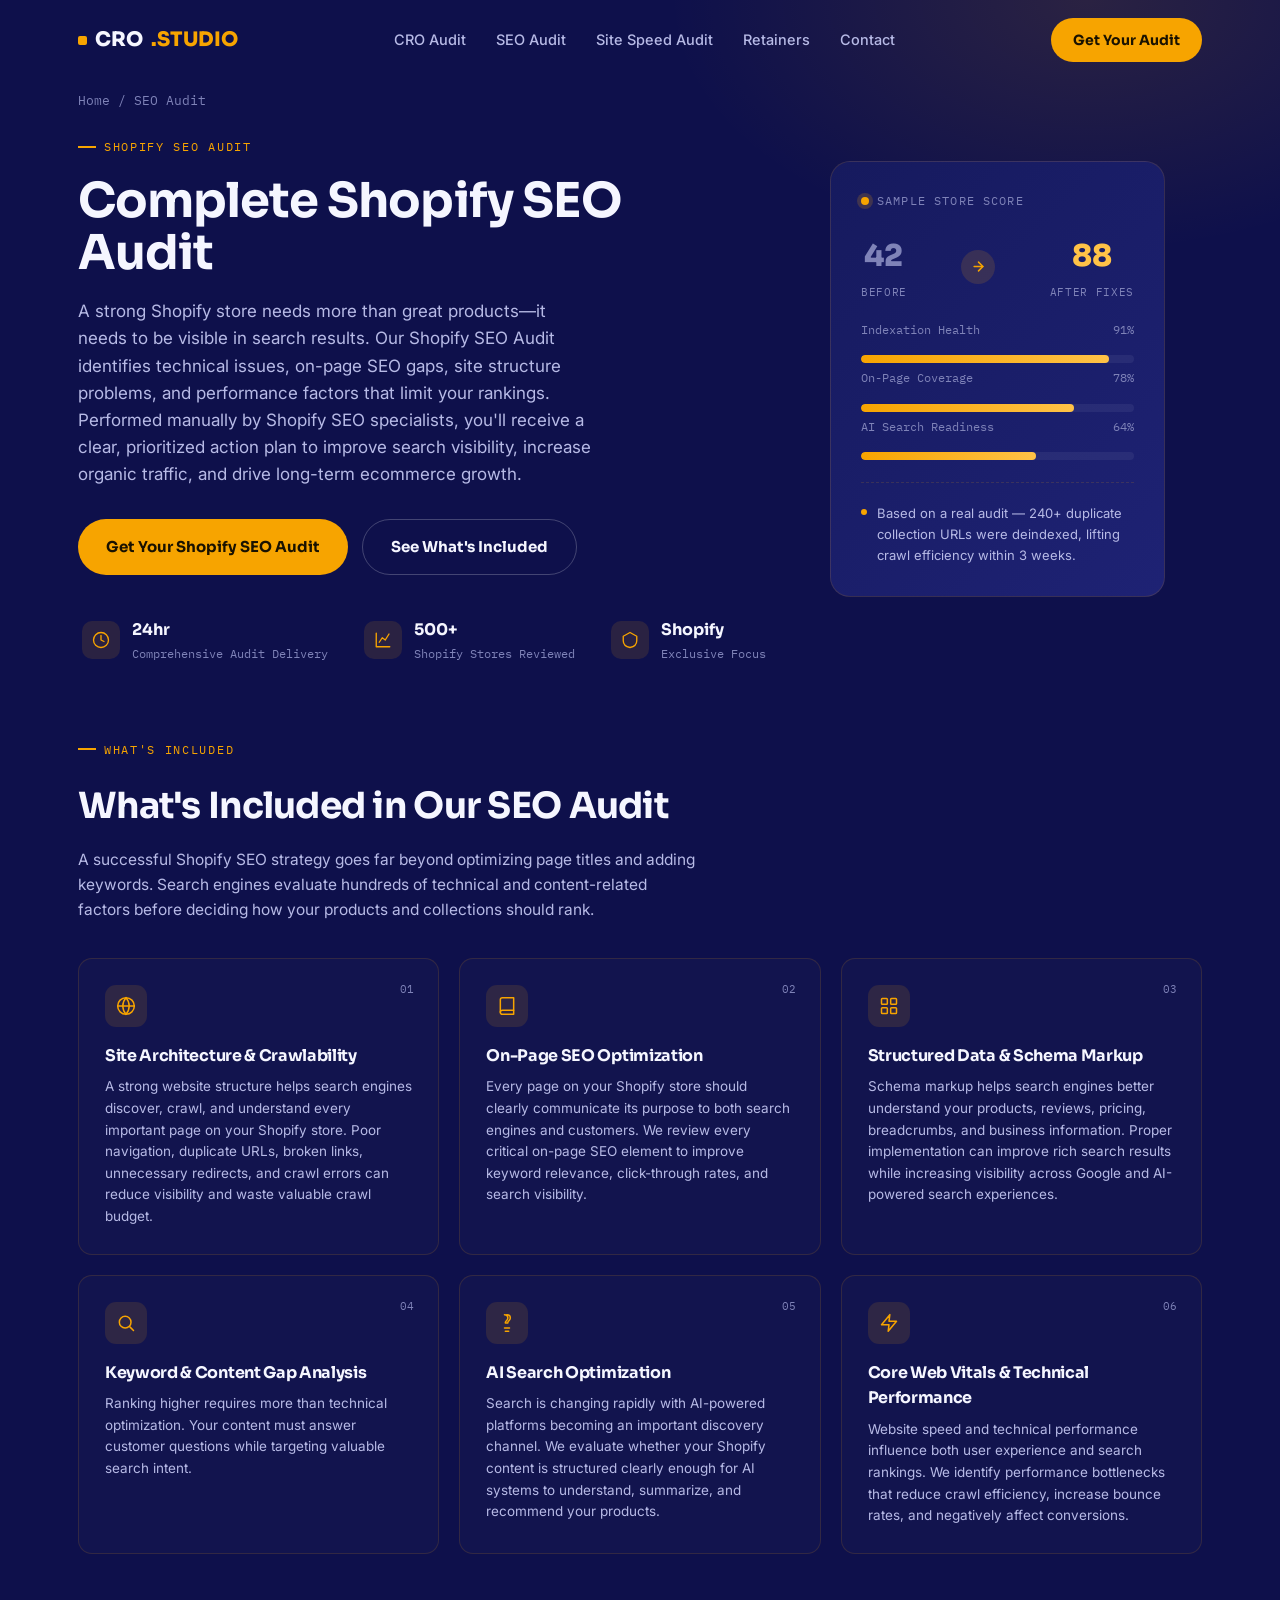
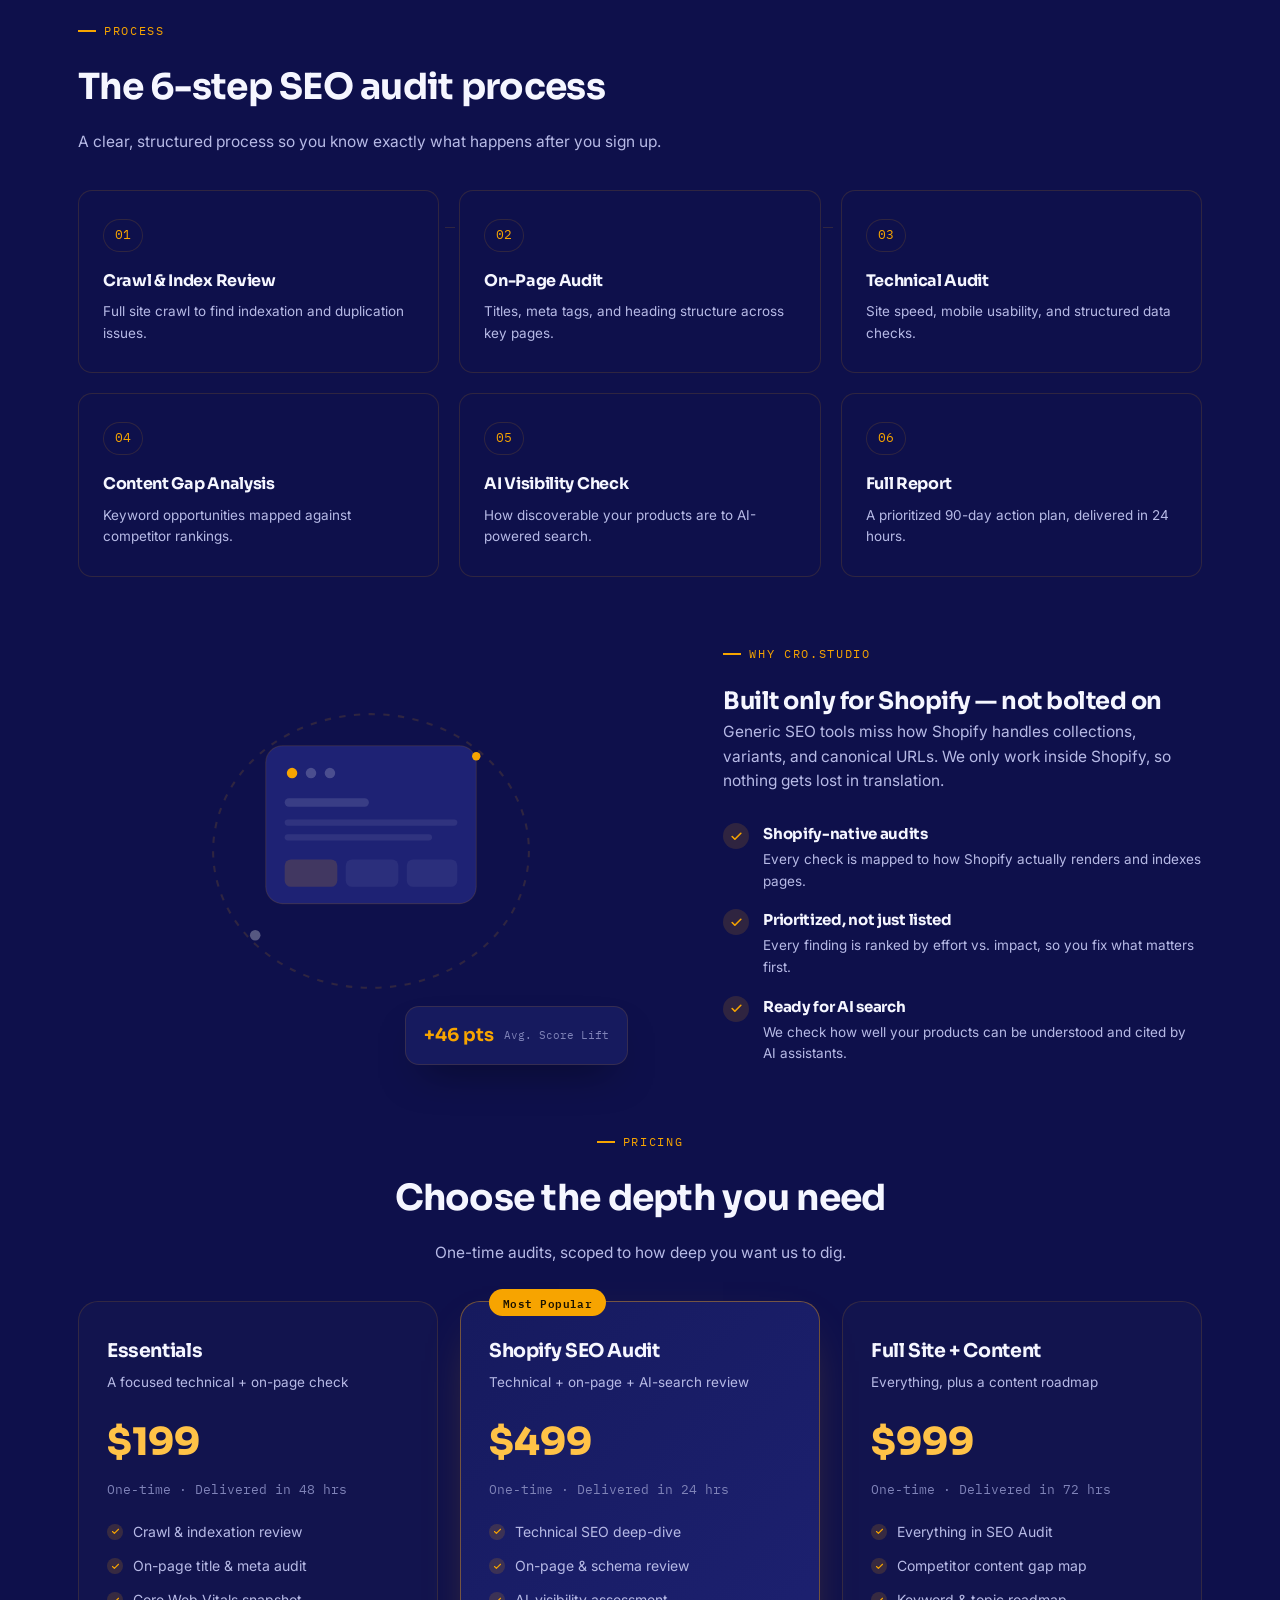
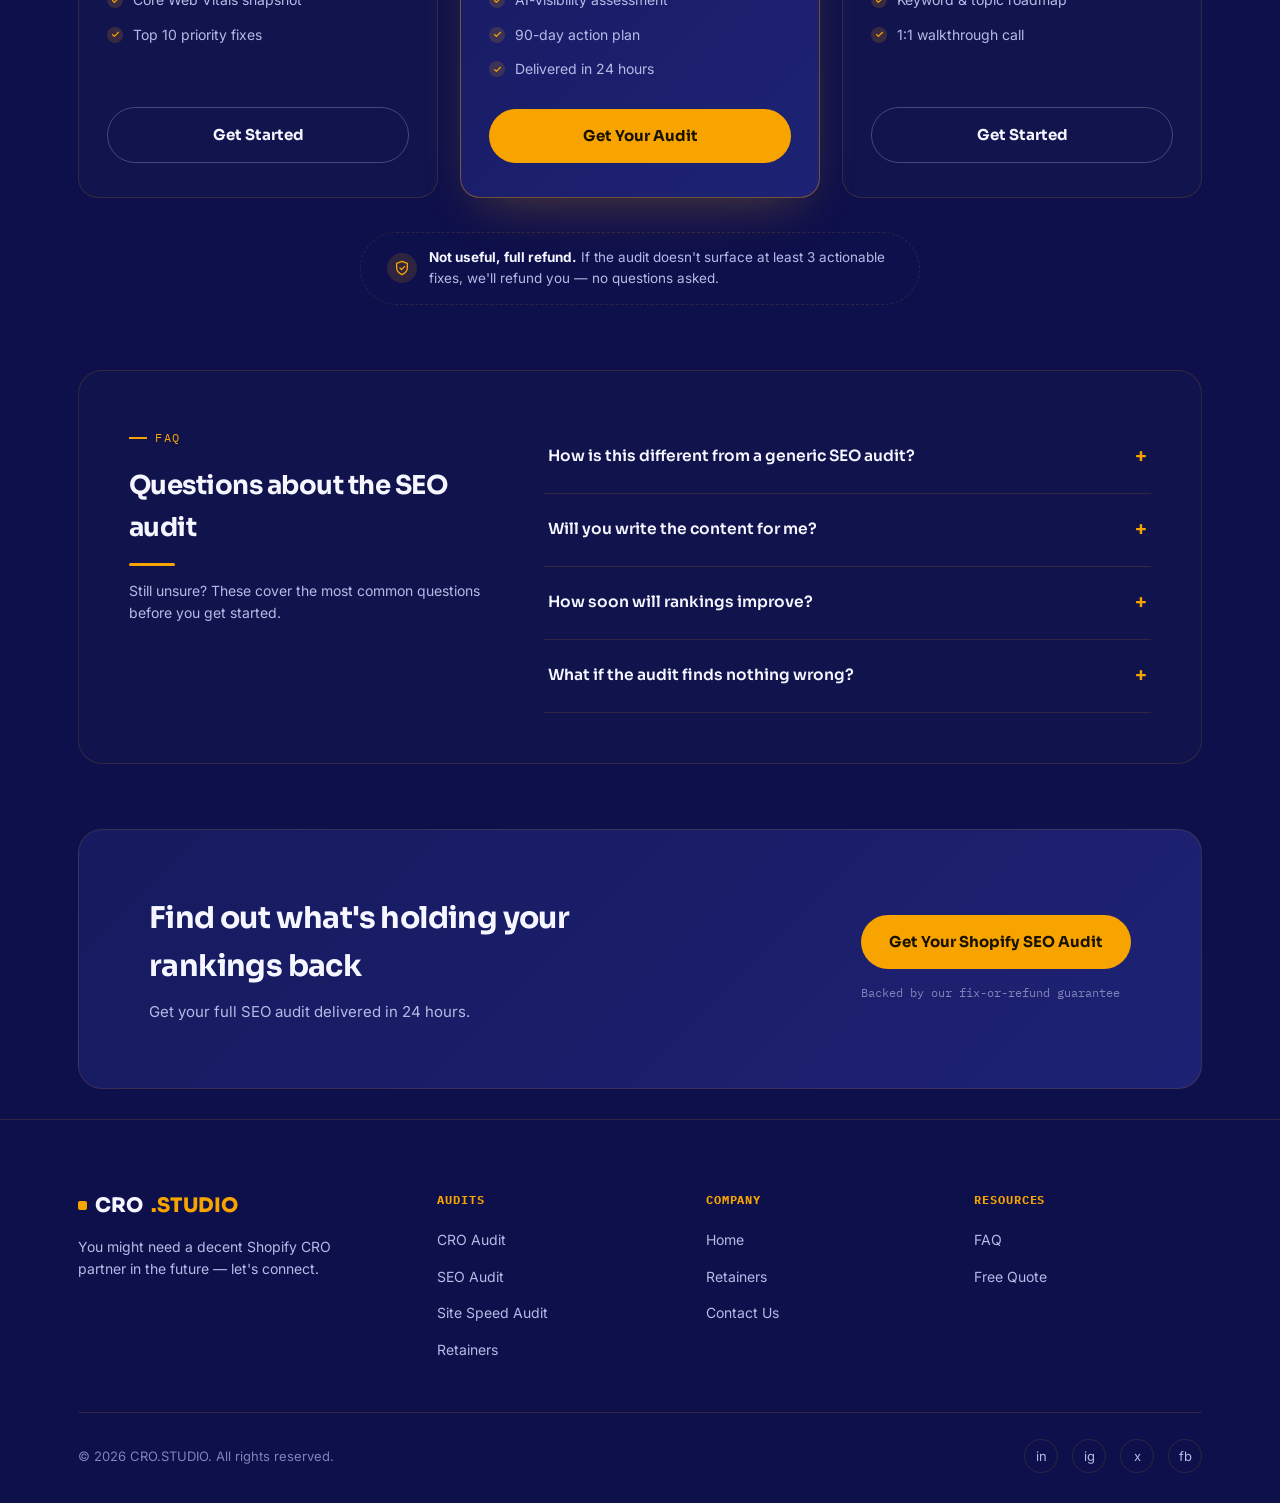
==== commit b71f717d: "Update seo-audit.html" ====
--- a/seo-audit.html
+++ b/seo-audit.html
@@ -597,7 +597,7 @@
       <div class="card reveal">
         <h3>Essentials</h3>
         <p class="desc">A focused technical + on-page check</p>
-        <div class="price">$399</div>
+        <div class="price">$199</div>
         <div class="price-sub">One-time · Delivered in 48 hrs</div>
         <ul>
           <li>Crawl & indexation review</li>
@@ -612,7 +612,7 @@
         <div class="tag">Most Popular</div>
         <h3>Shopify SEO Audit</h3>
         <p class="desc">Technical + on-page + AI-search review</p>
-        <div class="price">$699</div>
+        <div class="price">$499</div>
         <div class="price-sub">One-time · Delivered in 24 hrs</div>
         <ul>
           <li>Technical SEO deep-dive</li>
@@ -627,7 +627,7 @@
       <div class="card reveal">
         <h3>Full Site + Content</h3>
         <p class="desc">Everything, plus a content roadmap</p>
-        <div class="price">$1,199</div>
+        <div class="price">$999</div>
         <div class="price-sub">One-time · Delivered in 72 hrs</div>
         <ul>
           <li>Everything in SEO Audit</li>
